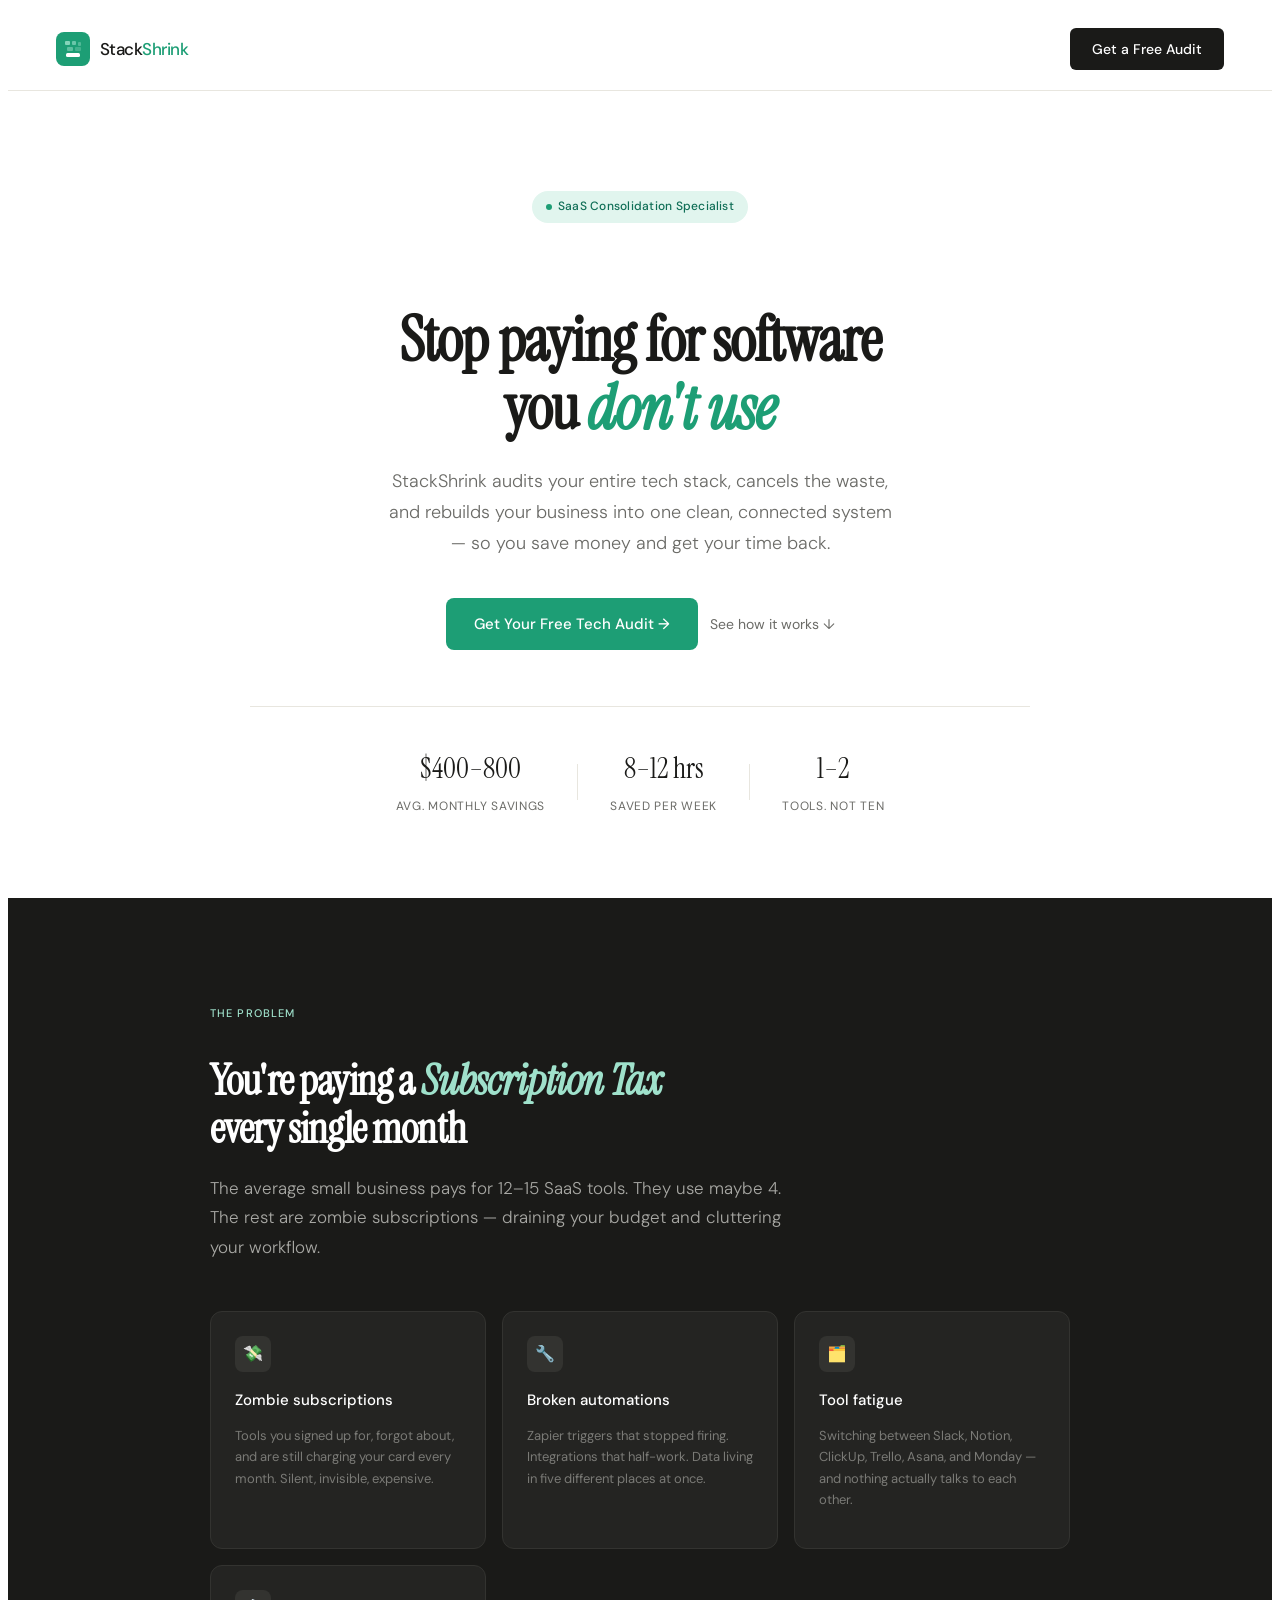
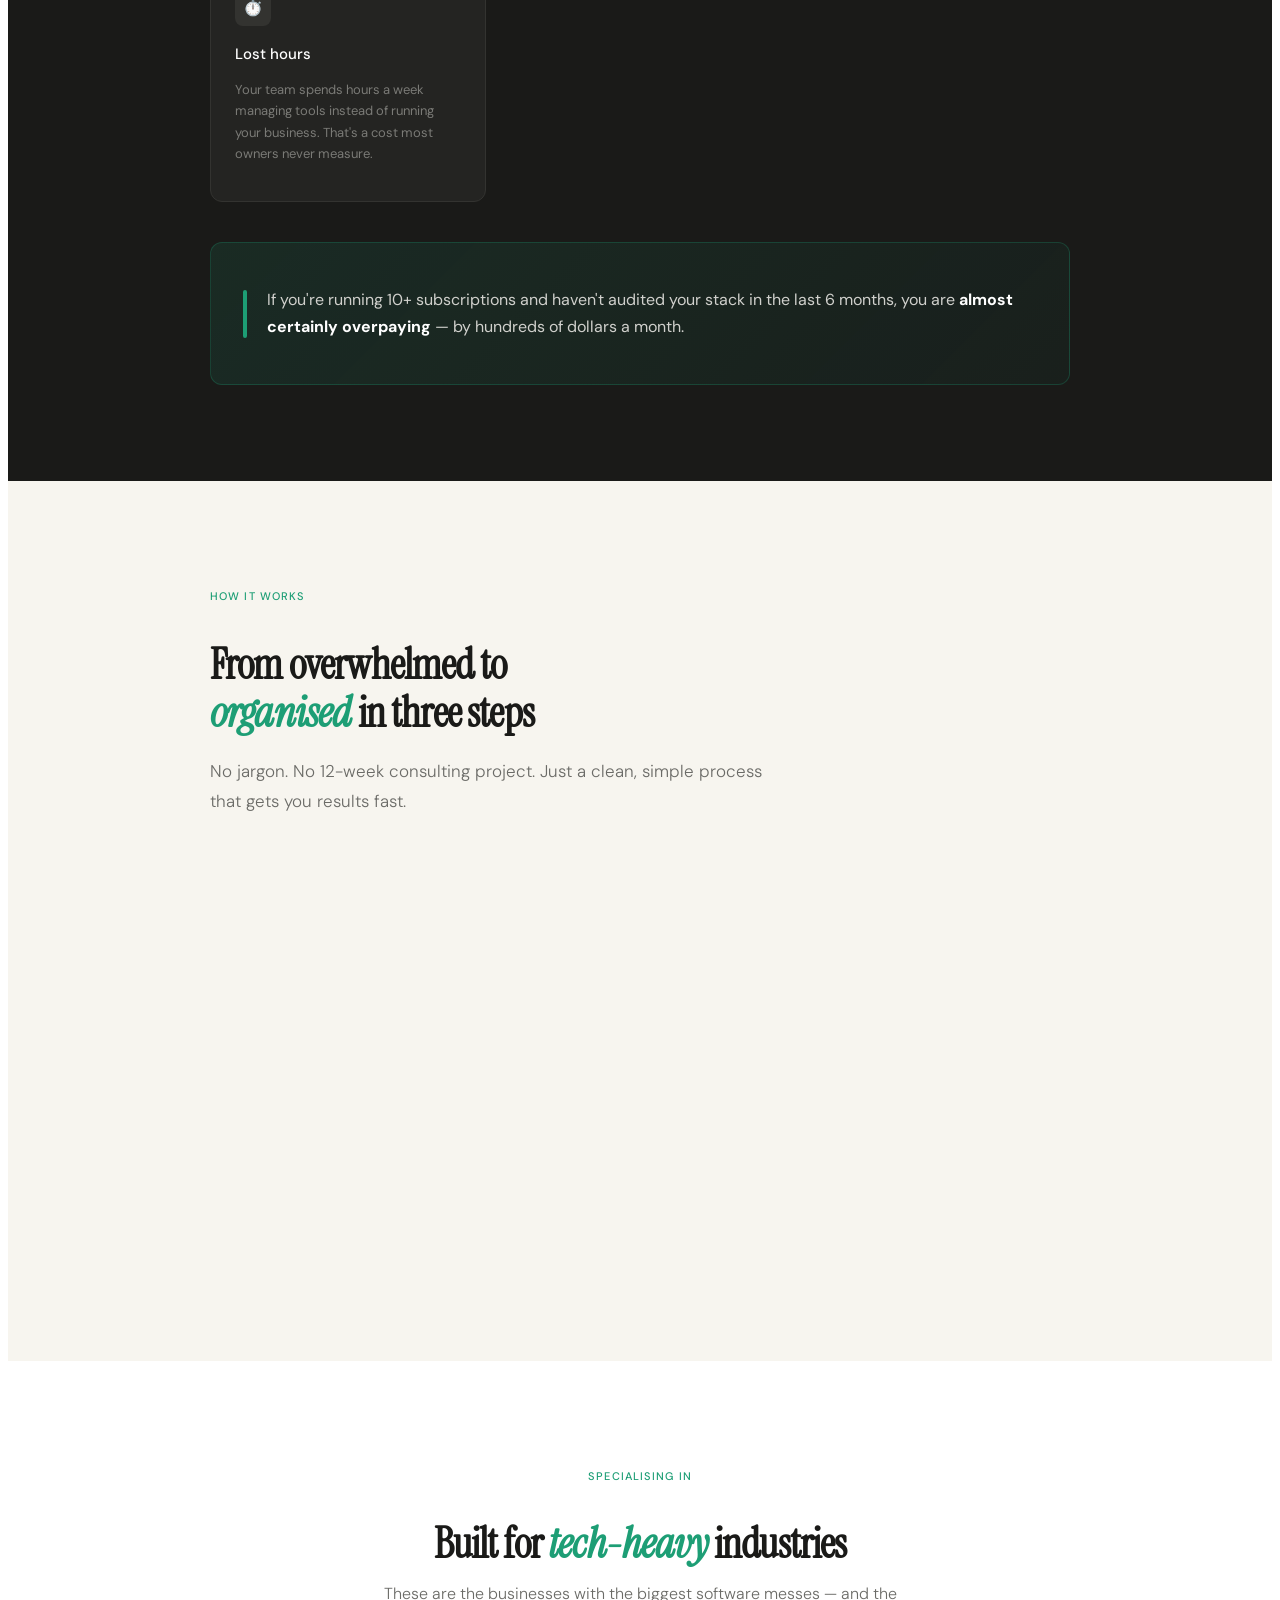
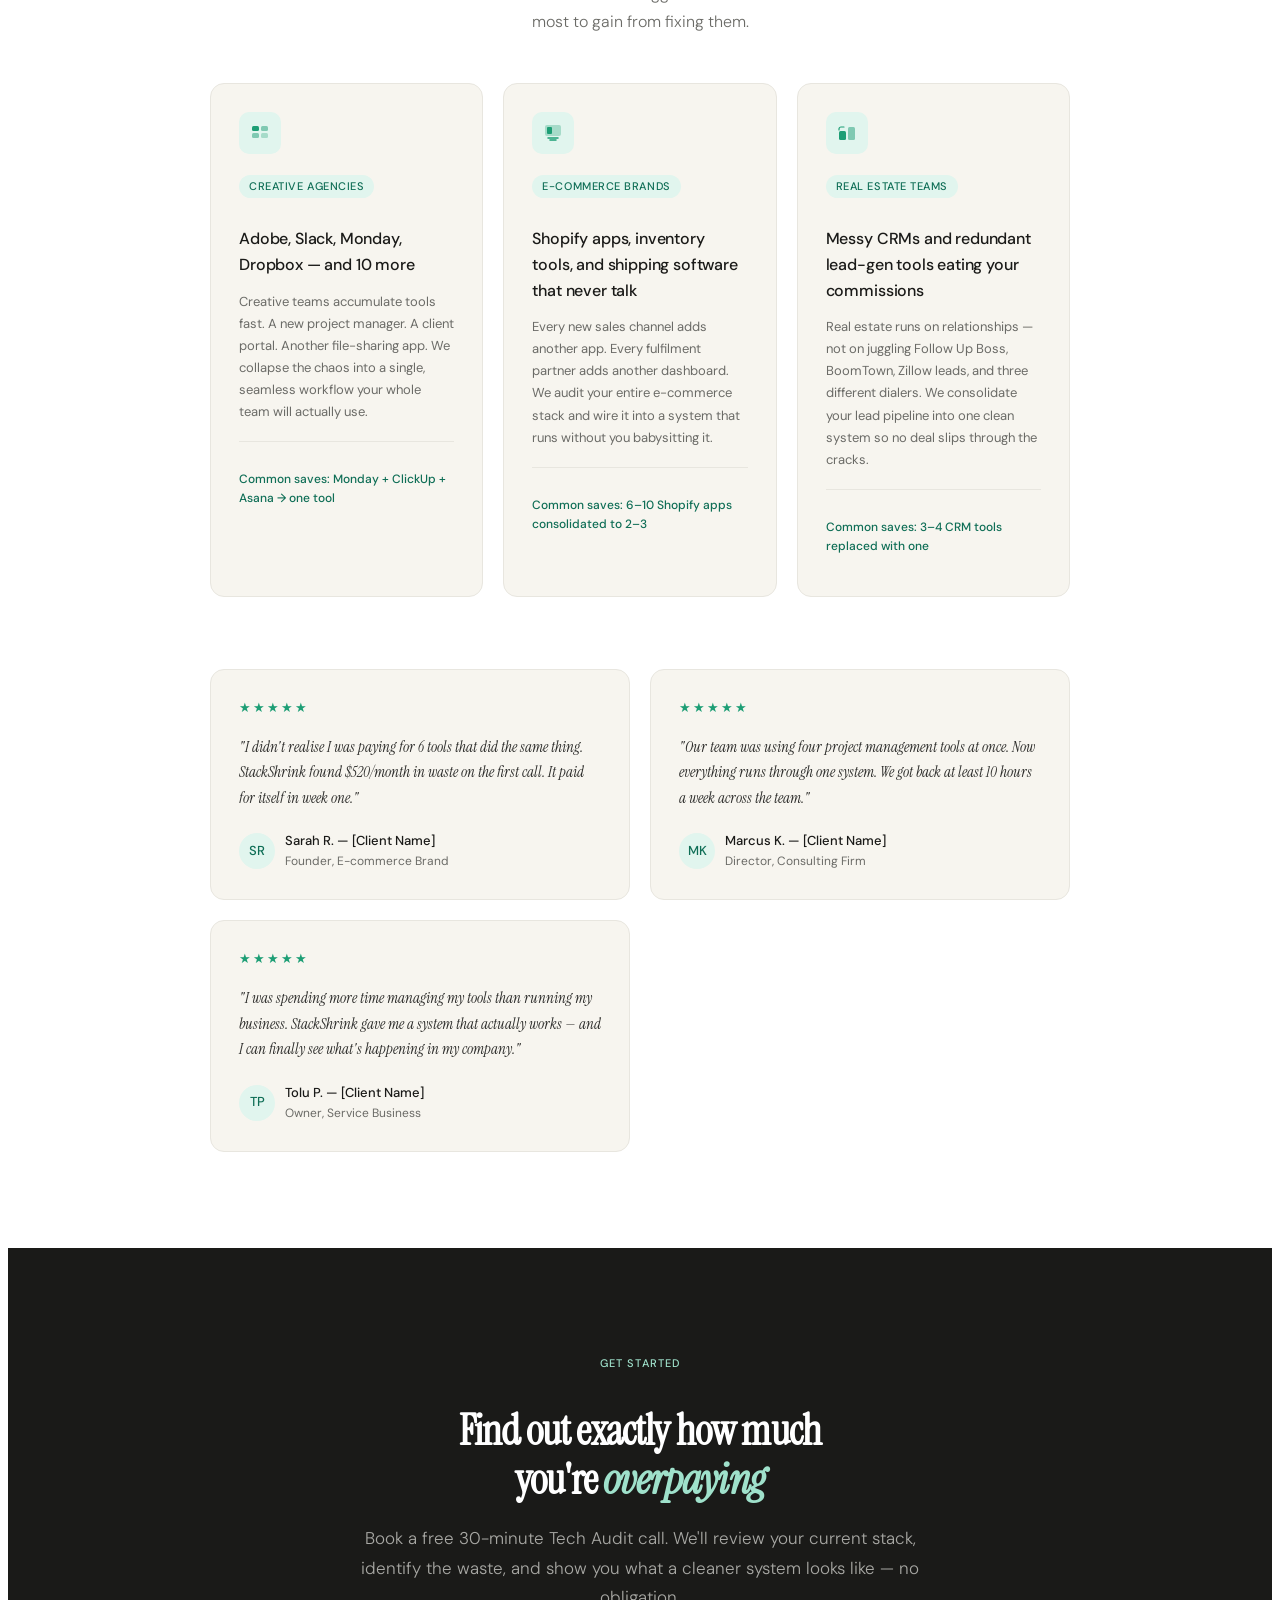
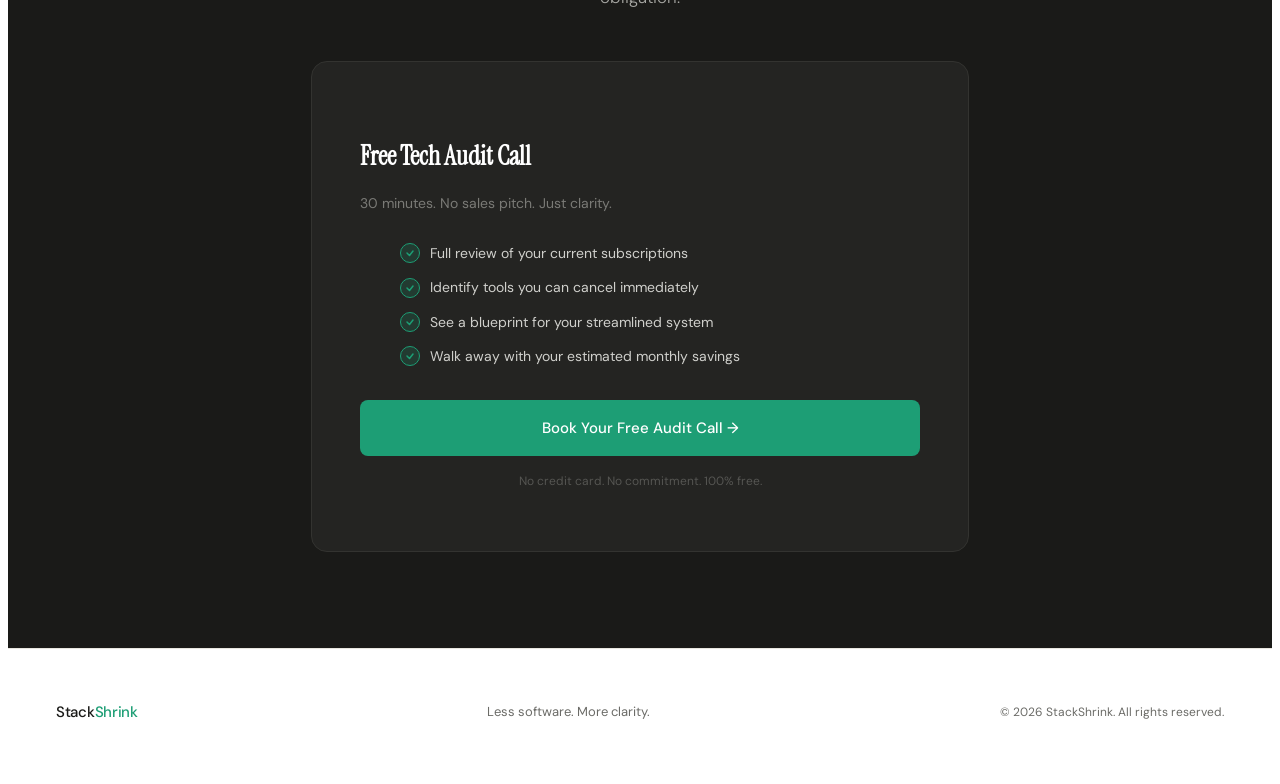
==== main/index.html @ afd2de2a "index" ====
<!DOCTYPE html>
<html lang="en">

<head>
  <link rel="stylesheet" href="style.css">
  <meta charset="UTF-8">
  <meta name="viewport" content="width=device-width, initial-scale=1.0">
  <title>StackShrink — Less Software. More Clarity.</title>
  <link
    href="https://fonts.googleapis.com/css2?family=Instrument+Serif:ital@0;1&family=DM+Sans:wght@300;400;500&display=swap"
    rel="stylesheet">
 
</head>

<body>

  <!-- NAV -->
  <nav>
    <a class="nav-logo" href="#">
      <div class="nav-logo-icon">
        <svg width="20" height="20" viewBox="0 0 20 20" fill="none">
          <rect x="2" y="2" width="5" height="4" rx="1" fill="#9FE1CB" opacity="0.8" />
          <rect x="9" y="2" width="4" height="4" rx="1" fill="#9FE1CB" opacity="0.6" />
          <rect x="15" y="3" width="3" height="4" rx="1" fill="#9FE1CB" opacity="0.4" />
          <rect x="4" y="8" width="6" height="4" rx="1" fill="#9FE1CB" opacity="0.5" />
          <rect x="12" y="8" width="6" height="4" rx="1" fill="#9FE1CB" opacity="0.3" />
          <rect x="3" y="14" width="14" height="4" rx="1.5" fill="white" />
        </svg>
      </div>
      <span class="nav-logo-text">Stack<span>Shrink</span></span>
    </a>
    <a class="nav-cta" href="#audit">Get a Free Audit</a>
  </nav>

  <!-- HERO -->
  <section class="hero" style="padding-bottom:80px; max-width:780px; margin:0 auto;">
    <div class="hero-badge">
      <div class="hero-badge-dot"></div>
      SaaS Consolidation Specialist
    </div>

    <h1>Stop paying for software<br>you <em>don't use</em></h1>

    <p class="hero-sub">StackShrink audits your entire tech stack, cancels the waste, and rebuilds your business into
      one clean, connected system — so you save money and get your time back.</p>

    <div class="hero-cta-group">
      <a class="btn-primary" href="#audit">Get Your Free Tech Audit →</a>
      <a class="btn-ghost" href="#process">See how it works ↓</a>
    </div>

    <div class="hero-proof">
      <div class="hero-stat">
        <span class="hero-stat-num">$400–800</span>
        <span class="hero-stat-label">avg. monthly savings</span>
      </div>
      <div class="stat-divider"></div>
      <div class="hero-stat">
        <span class="hero-stat-num">8–12 hrs</span>
        <span class="hero-stat-label">saved per week</span>
      </div>
      <div class="stat-divider"></div>
      <div class="hero-stat">
        <span class="hero-stat-num">1–2</span>
        <span class="hero-stat-label">tools. not ten</span>
      </div>
    </div>
  </section>

  <!-- PROBLEM -->
  <section class="problem">
    <div class="section-inner">
      <p class="section-label">The Problem</p>
      <h2>You're paying a <em>Subscription Tax</em><br>every single month</h2>
      <p class="lead">The average small business pays for 12–15 SaaS tools. They use maybe 4. The rest are zombie
        subscriptions — draining your budget and cluttering your workflow.</p>

      <div class="problem-grid">
        <div class="problem-card">
          <div class="problem-card-icon">💸</div>
          <h3>Zombie subscriptions</h3>
          <p>Tools you signed up for, forgot about, and are still charging your card every month. Silent, invisible,
            expensive.</p>
        </div>
        <div class="problem-card">
          <div class="problem-card-icon">🔧</div>
          <h3>Broken automations</h3>
          <p>Zapier triggers that stopped firing. Integrations that half-work. Data living in five different places at
            once.</p>
        </div>
        <div class="problem-card">
          <div class="problem-card-icon">🗂️</div>
          <h3>Tool fatigue</h3>
          <p>Switching between Slack, Notion, ClickUp, Trello, Asana, and Monday — and nothing actually talks to each
            other.</p>
        </div>
        <div class="problem-card">
          <div class="problem-card-icon">⏱️</div>
          <h3>Lost hours</h3>
          <p>Your team spends hours a week managing tools instead of running your business. That's a cost most owners
            never measure.</p>
        </div>
      </div>

      <div class="problem-callout">
        <div class="problem-callout-bar"></div>
        <p>If you're running 10+ subscriptions and haven't audited your stack in the last 6 months, you are
          <strong>almost certainly overpaying</strong> — by hundreds of dollars a month.</p>
      </div>
    </div>
  </section>

  <!-- PROCESS -->
  <section class="process" id="process">
    <div class="section-inner">
      <p class="section-label">How It Works</p>
      <h2>From overwhelmed to<br><em>organised</em> in three steps</h2>
      <p class="lead">No jargon. No 12-week consulting project. Just a clean, simple process that gets you results fast.
      </p>

      <div class="steps">
        <div class="step">
          <div class="step-num">01</div>
          <span class="step-tag">Audit</span>
          <h3>We map every tool you're paying for</h3>
          <p>We dig into your subscriptions, workflows, and automations. You'll see exactly what you're paying for — and
            what you're actually using.</p>
        </div>
        <div class="step">
          <div class="step-num">02</div>
          <span class="step-tag">Consolidate</span>
          <h3>We cut the waste and rebuild clean</h3>
          <p>We cancel the zombie subscriptions, migrate your data, and rebuild your workflow into one or two powerhouse
            tools that actually connect.</p>
        </div>
        <div class="step">
          <div class="step-num">03</div>
          <span class="step-tag">Maintain</span>
          <h3>We keep it clean as you grow</h3>
          <p>Your business evolves. We stay on to make sure your system scales with you — no sprawl, no chaos, no
            surprises on your credit card.</p>
        </div>
      </div>
    </div>
  </section>

  <!-- PROOF -->
  <section style="background: white;">
    <div class="section-inner">
      <p class="section-label" style="text-align:center;">Specialising In</p>
      <h2 style="text-align:center; margin-bottom:12px;">Built for <em>tech-heavy</em> industries</h2>
      <p
        style="text-align:center; font-size:16px; color:var(--muted); max-width:520px; margin:0 auto 48px; font-weight:300; line-height:1.7;">
        These are the businesses with the biggest software messes — and the most to gain from fixing them.</p>

      <div
        style="display:grid; grid-template-columns:repeat(auto-fit, minmax(240px, 1fr)); gap:20px; margin-bottom:72px;">

        <div style="border:1px solid var(--border); border-radius:14px; padding:28px; background:var(--off-white);">
          <div
            style="width:42px; height:42px; background:var(--green-light); border-radius:10px; display:flex; align-items:center; justify-content:center; margin-bottom:18px;">
            <svg width="20" height="20" viewBox="0 0 20 20" fill="none">
              <rect x="2" y="3" width="7" height="5" rx="1.5" fill="#1D9E75" />
              <rect x="11" y="3" width="7" height="5" rx="1.5" fill="#1D9E75" opacity="0.5" />
              <rect x="2" y="10" width="7" height="5" rx="1.5" fill="#1D9E75" opacity="0.5" />
              <rect x="11" y="10" width="7" height="5" rx="1.5" fill="#1D9E75" opacity="0.3" />
            </svg>
          </div>
          <div
            style="display:inline-block; background:var(--green-light); color:var(--green-dark); font-size:11px; font-weight:500; padding:3px 10px; border-radius:100px; letter-spacing:0.05em; text-transform:uppercase; margin-bottom:12px;">
            Creative Agencies</div>
          <h3 style="font-size:16px; font-weight:500; margin-bottom:10px; letter-spacing:-0.01em;">Adobe, Slack, Monday,
            Dropbox — and 10 more</h3>
          <p style="font-size:13px; color:var(--muted); line-height:1.7;">Creative teams accumulate tools fast. A new
            project manager. A client portal. Another file-sharing app. We collapse the chaos into a single, seamless
            workflow your whole team will actually use.</p>
          <div style="margin-top:18px; padding-top:16px; border-top:1px solid var(--border);">
            <p style="font-size:12px; color:var(--green-dark); font-weight:500;">Common saves: Monday + ClickUp + Asana
              → one tool</p>
          </div>
        </div>

        <div style="border:1px solid var(--border); border-radius:14px; padding:28px; background:var(--off-white);">
          <div
            style="width:42px; height:42px; background:var(--green-light); border-radius:10px; display:flex; align-items:center; justify-content:center; margin-bottom:18px;">
            <svg width="20" height="20" viewBox="0 0 20 20" fill="none">
              <rect x="2" y="2" width="16" height="11" rx="2" fill="#1D9E75" opacity="0.3" />
              <rect x="4" y="4" width="5" height="7" rx="1" fill="#1D9E75" />
              <path d="M5 15h10M7 17h6" stroke="#1D9E75" stroke-width="1.5" stroke-linecap="round" />
            </svg>
          </div>
          <div
            style="display:inline-block; background:var(--green-light); color:var(--green-dark); font-size:11px; font-weight:500; padding:3px 10px; border-radius:100px; letter-spacing:0.05em; text-transform:uppercase; margin-bottom:12px;">
            E-commerce Brands</div>
          <h3 style="font-size:16px; font-weight:500; margin-bottom:10px; letter-spacing:-0.01em;">Shopify apps,
            inventory tools, and shipping software that never talk</h3>
          <p style="font-size:13px; color:var(--muted); line-height:1.7;">Every new sales channel adds another app.
            Every fulfilment partner adds another dashboard. We audit your entire e-commerce stack and wire it into a
            system that runs without you babysitting it.</p>
          <div style="margin-top:18px; padding-top:16px; border-top:1px solid var(--border);">
            <p style="font-size:12px; color:var(--green-dark); font-weight:500;">Common saves: 6–10 Shopify apps
              consolidated to 2–3</p>
          </div>
        </div>

        <div style="border:1px solid var(--border); border-radius:14px; padding:28px; background:var(--off-white);">
          <div
            style="width:42px; height:42px; background:var(--green-light); border-radius:10px; display:flex; align-items:center; justify-content:center; margin-bottom:18px;">
            <svg width="20" height="20" viewBox="0 0 20 20" fill="none">
              <rect x="2" y="8" width="7" height="9" rx="1.5" fill="#1D9E75" />
              <rect x="11" y="4" width="7" height="13" rx="1.5" fill="#1D9E75" opacity="0.5" />
              <path d="M2 7V6a2 2 0 012-2h3" stroke="#1D9E75" stroke-width="1.2" stroke-linecap="round" />
            </svg>
          </div>
          <div
            style="display:inline-block; background:var(--green-light); color:var(--green-dark); font-size:11px; font-weight:500; padding:3px 10px; border-radius:100px; letter-spacing:0.05em; text-transform:uppercase; margin-bottom:12px;">
            Real Estate Teams</div>
          <h3 style="font-size:16px; font-weight:500; margin-bottom:10px; letter-spacing:-0.01em;">Messy CRMs and
            redundant lead-gen tools eating your commissions</h3>
          <p style="font-size:13px; color:var(--muted); line-height:1.7;">Real estate runs on relationships — not on
            juggling Follow Up Boss, BoomTown, Zillow leads, and three different dialers. We consolidate your lead
            pipeline into one clean system so no deal slips through the cracks.</p>
          <div style="margin-top:18px; padding-top:16px; border-top:1px solid var(--border);">
            <p style="font-size:12px; color:var(--green-dark); font-weight:500;">Common saves: 3–4 CRM tools replaced
              with one</p>
          </div>
        </div>

      </div>

      <div class="testimonials">
        <div class="testimonial">
          <div class="testimonial-stars">★★★★★</div>
          <p>"I didn't realise I was paying for 6 tools that did the same thing. StackShrink found $520/month in waste
            on the first call. It paid for itself in week one."</p>
          <div class="testimonial-author">
            <div class="testimonial-avatar">SR</div>
            <div>
              <div class="testimonial-name">Sarah R. — [Client Name]</div>
              <div class="testimonial-title">Founder, E-commerce Brand</div>
            </div>
          </div>
        </div>
        <div class="testimonial">
          <div class="testimonial-stars">★★★★★</div>
          <p>"Our team was using four project management tools at once. Now everything runs through one system. We got
            back at least 10 hours a week across the team."</p>
          <div class="testimonial-author">
            <div class="testimonial-avatar">MK</div>
            <div>
              <div class="testimonial-name">Marcus K. — [Client Name]</div>
              <div class="testimonial-title">Director, Consulting Firm</div>
            </div>
          </div>
        </div>
        <div class="testimonial">
          <div class="testimonial-stars">★★★★★</div>
          <p>"I was spending more time managing my tools than running my business. StackShrink gave me a system that
            actually works — and I can finally see what's happening in my company."</p>
          <div class="testimonial-author">
            <div class="testimonial-avatar">TP</div>
            <div>
              <div class="testimonial-name">Tolu P. — [Client Name]</div>
              <div class="testimonial-title">Owner, Service Business</div>
            </div>
          </div>
        </div>
      </div>
    </div>
  </section>

  <!-- OFFER / CTA -->
  <section class="offer" id="audit">
    <div class="section-inner">
      <p class="section-label">Get Started</p>
      <h2>Find out exactly how much<br>you're <em>overpaying</em></h2>
      <p class="lead">Book a free 30-minute Tech Audit call. We'll review your current stack, identify the waste, and
        show you what a cleaner system looks like — no obligation.</p>

      <div class="offer-card">
        <h3>Free Tech Audit Call</h3>
        <p class="offer-sub">30 minutes. No sales pitch. Just clarity.</p>

        <ul class="offer-list">
          <li>
            <div class="offer-check">
              <svg viewBox="0 0 10 10" fill="none">
                <path d="M2 5l2.5 2.5L8 3" stroke="#1D9E75" stroke-width="1.5" stroke-linecap="round"
                  stroke-linejoin="round" />
              </svg>
            </div>
            Full review of your current subscriptions
          </li>
          <li>
            <div class="offer-check">
              <svg viewBox="0 0 10 10" fill="none">
                <path d="M2 5l2.5 2.5L8 3" stroke="#1D9E75" stroke-width="1.5" stroke-linecap="round"
                  stroke-linejoin="round" />
              </svg>
            </div>
            Identify tools you can cancel immediately
          </li>
          <li>
            <div class="offer-check">
              <svg viewBox="0 0 10 10" fill="none">
                <path d="M2 5l2.5 2.5L8 3" stroke="#1D9E75" stroke-width="1.5" stroke-linecap="round"
                  stroke-linejoin="round" />
              </svg>
            </div>
            See a blueprint for your streamlined system
          </li>
          <li>
            <div class="offer-check">
              <svg viewBox="0 0 10 10" fill="none">
                <path d="M2 5l2.5 2.5L8 3" stroke="#1D9E75" stroke-width="1.5" stroke-linecap="round"
                  stroke-linejoin="round" />
              </svg>
            </div>
            Walk away with your estimated monthly savings
          </li>
        </ul>

        <a class="offer-cta" href="#">Book Your Free Audit Call →</a>
        <p class="offer-footnote">No credit card. No commitment. 100% free.</p>
      </div>
    </div>
  </section>

  <!-- FOOTER -->
  <footer>
    <div class="footer-logo">Stack<span>Shrink</span></div>
    <p>Less software. More clarity.</p>
    <p style="font-size:12px; color:var(--muted);">© 2026 StackShrink. All rights reserved.</p>
  </footer>

</body>

</html>
---- main/style.css ----
*::before,
  *::after {
      box-sizing: border-box;
      margin: 0;
      padding: 0;
  }

  :root {
      --green: #1D9E75;
      --green-dark: #0F6E56;
      --green-light: #E1F5EE;
      --green-mid: #9FE1CB;
      --charcoal: #1A1A18;
      --charcoal-mid: #2C2C2A;
      --muted: #6B6B67;
      --border: #E8E6DF;
      --off-white: #F7F5EF;
      --white: #FFFFFF;
  }

  html {
      scroll-behavior: smooth;
  }

  body {
      font-family: 'DM Sans', sans-serif;
      background: var(--white);
      color: var(--charcoal);
      line-height: 1.6;
      -webkit-font-smoothing: antialiased;
  }

  /* NAV */
  nav {
      display: flex;
      align-items: center;
      justify-content: space-between;
      padding: 20px 48px;
      border-bottom: 1px solid var(--border);
      position: sticky;
      top: 0;
      background: rgba(255, 255, 255, 0.96);
      backdrop-filter: blur(8px);
      z-index: 100;
  }

  .nav-logo {
      display: flex;
      align-items: center;
      gap: 10px;
      text-decoration: none;
  }

  .nav-logo-icon {
      width: 34px;
      height: 34px;
      background: var(--green);
      border-radius: 8px;
      display: flex;
      align-items: center;
      justify-content: center;
  }

  .nav-logo-text {
      font-size: 17px;
      font-weight: 500;
      color: var(--charcoal);
      letter-spacing: -0.03em;
  }

  .nav-logo-text span {
      color: var(--green);
  }

  .nav-cta {
      background: var(--charcoal);
      color: white;
      padding: 10px 22px;
      border-radius: 6px;
      font-size: 14px;
      font-weight: 500;
      text-decoration: none;
      transition: background 0.2s;
  }

  .nav-cta:hover {
      background: var(--green-dark);
  }

  /* HERO */
  .hero {
      max-width: 780px;
      margin: 0 auto;
      padding: 100px 48px 80px;
      text-align: center;
  }

  .hero-badge {
      display: inline-flex;
      align-items: center;
      gap: 6px;
      background: var(--green-light);
      color: var(--green-dark);
      font-size: 12px;
      font-weight: 500;
      padding: 6px 14px;
      border-radius: 100px;
      margin-bottom: 32px;
      letter-spacing: 0.02em;
  }

  .hero-badge-dot {
      width: 6px;
      height: 6px;
      border-radius: 50%;
      background: var(--green);
  }

  h1 {
      font-family: 'Instrument Serif', Georgia, serif;
      font-size: clamp(38px, 6vw, 62px);
      line-height: 1.1;
      letter-spacing: -0.02em;
      color: var(--charcoal);
      margin-bottom: 24px;
  }

  h1 em {
      font-style: italic;
      color: var(--green);
  }

  .hero-sub {
      font-size: 18px;
      color: var(--muted);
      max-width: 520px;
      margin: 0 auto 40px;
      font-weight: 300;
      line-height: 1.7;
  }

  .hero-cta-group {
      display: flex;
      align-items: center;
      justify-content: center;
      gap: 12px;
      flex-wrap: wrap;
  }

  .btn-primary {
      background: var(--green);
      color: white;
      padding: 14px 28px;
      border-radius: 8px;
      font-size: 15px;
      font-weight: 500;
      text-decoration: none;
      transition: background 0.2s, transform 0.15s;
      display: inline-block;
  }

  .btn-primary:hover {
      background: var(--green-dark);
      transform: translateY(-1px);
  }

  .btn-ghost {
      color: var(--muted);
      font-size: 14px;
      text-decoration: none;
      display: inline-flex;
      align-items: center;
      gap: 6px;
  }

  .btn-ghost:hover {
      color: var(--charcoal);
  }

  .hero-proof {
      margin-top: 56px;
      padding-top: 40px;
      border-top: 1px solid var(--border);
      display: flex;
      align-items: center;
      justify-content: center;
      gap: 32px;
      flex-wrap: wrap;
  }

  .hero-stat {
      text-align: center;
  }

  .hero-stat-num {
      font-family: 'Instrument Serif', serif;
      font-size: 28px;
      color: var(--charcoal);
      display: block;
  }

  .hero-stat-label {
      font-size: 12px;
      color: var(--muted);
      text-transform: uppercase;
      letter-spacing: 0.06em;
  }

  .stat-divider {
      width: 1px;
      height: 36px;
      background: var(--border);
  }

  /* SECTIONS */
  section {
      padding: 96px 48px;
  }

  .section-inner {
      max-width: 860px;
      margin: 0 auto;
  }

  .section-label {
      font-size: 11px;
      font-weight: 500;
      text-transform: uppercase;
      letter-spacing: 0.1em;
      color: var(--green);
      margin-bottom: 16px;
  }

  h2 {
      font-family: 'Instrument Serif', serif;
      font-size: clamp(28px, 4vw, 42px);
      line-height: 1.15;
      letter-spacing: -0.02em;
      margin-bottom: 20px;
  }

  h2 em {
      font-style: italic;
      color: var(--green);
  }

  .lead {
      font-size: 17px;
      color: var(--muted);
      max-width: 580px;
      line-height: 1.75;
      font-weight: 300;
  }

  /* PROBLEM */
  .problem {
      background: var(--charcoal);
      color: white;
  }

  .problem h2 {
      color: white;
  }

  .problem h2 em {
      color: var(--green-mid);
  }

  .problem .section-label {
      color: var(--green-mid);
  }

  .problem .lead {
      color: #A8A8A4;
  }

  .problem-grid {
      display: grid;
      grid-template-columns: repeat(auto-fit, minmax(240px, 1fr));
      gap: 16px;
      margin-top: 48px;
  }

  .problem-card {
      background: #242422;
      border: 1px solid #333330;
      border-radius: 12px;
      padding: 24px;
  }

  .problem-card-icon {
      width: 36px;
      height: 36px;
      border-radius: 8px;
      background: #333330;
      display: flex;
      align-items: center;
      justify-content: center;
      margin-bottom: 16px;
      font-size: 16px;
  }

  .problem-card h3 {
      font-size: 15px;
      font-weight: 500;
      color: white;
      margin-bottom: 8px;
  }

  .problem-card p {
      font-size: 13px;
      color: #7A7A76;
      line-height: 1.65;
  }

  .problem-callout {
      margin-top: 40px;
      background: linear-gradient(135deg, #1D9E7522, #0F6E5611);
      border: 1px solid #1D9E7544;
      border-radius: 12px;
      padding: 28px 32px;
      display: flex;
      align-items: center;
      gap: 20px;
  }

  .problem-callout-bar {
      width: 4px;
      height: 48px;
      background: var(--green);
      border-radius: 2px;
      flex-shrink: 0;
  }

  .problem-callout p {
      font-size: 16px;
      color: #D0D0CC;
      line-height: 1.65;
  }

  .problem-callout strong {
      color: white;
  }

  /* PROCESS */
  .process {
      background: var(--off-white);
  }

  .steps {
      display: grid;
      grid-template-columns: repeat(auto-fit, minmax(220px, 1fr));
      gap: 24px;
      margin-top: 56px;
      position: relative;
  }

  .step {
      background: white;
      border: 1px solid var(--border);
      border-radius: 14px;
      padding: 32px 28px;
      position: relative;
  }

  .step-num {
      font-family: 'Instrument Serif', serif;
      font-size: 48px;
      color: var(--green-light);
      line-height: 1;
      margin-bottom: 16px;
  }

  .step h3 {
      font-size: 17px;
      font-weight: 500;
      margin-bottom: 10px;
      letter-spacing: -0.01em;
  }

  .step p {
      font-size: 14px;
      color: var(--muted);
      line-height: 1.7;
  }

  .step-tag {
      display: inline-block;
      background: var(--green-light);
      color: var(--green-dark);
      font-size: 11px;
      font-weight: 500;
      padding: 4px 10px;
      border-radius: 100px;
      margin-bottom: 16px;
      text-transform: uppercase;
      letter-spacing: 0.06em;
  }

  /* PROOF */
  .proof-logos {
      display: flex;
      align-items: center;
      justify-content: center;
      gap: 32px;
      flex-wrap: wrap;
      margin: 48px 0;
  }

  .logo-placeholder {
      height: 28px;
      background: var(--border);
      border-radius: 4px;
      opacity: 0.6;
  }

  .testimonials {
      display: grid;
      grid-template-columns: repeat(auto-fit, minmax(280px, 1fr));
      gap: 20px;
      margin-top: 16px;
  }

  .testimonial {
      background: var(--off-white);
      border: 1px solid var(--border);
      border-radius: 14px;
      padding: 28px;
  }

  .testimonial-stars {
      color: var(--green);
      font-size: 13px;
      margin-bottom: 16px;
      letter-spacing: 2px;
  }

  .testimonial p {
      font-size: 15px;
      line-height: 1.7;
      color: var(--charcoal-mid);
      margin-bottom: 20px;
      font-style: italic;
      font-family: 'Instrument Serif', serif;
  }

  .testimonial-author {
      display: flex;
      align-items: center;
      gap: 10px;
  }

  .testimonial-avatar {
      width: 36px;
      height: 36px;
      border-radius: 50%;
      background: var(--green-light);
      display: flex;
      align-items: center;
      justify-content: center;
      font-size: 13px;
      font-weight: 500;
      color: var(--green-dark);
  }

  .testimonial-name {
      font-size: 13px;
      font-weight: 500;
      color: var(--charcoal);
  }

  .testimonial-title {
      font-size: 12px;
      color: var(--muted);
  }

  /* OFFER */
  .offer {
      background: var(--charcoal);
      text-align: center;
  }

  .offer h2 {
      color: white;
  }

  .offer h2 em {
      color: var(--green-mid);
  }

  .offer .section-label {
      color: var(--green-mid);
  }

  .offer .lead {
      color: #A8A8A4;
      margin: 0 auto 40px;
  }

  .offer-card {
      background: #242422;
      border: 1px solid #333330;
      border-radius: 16px;
      padding: 48px;
      max-width: 560px;
      margin: 48px auto 0;
      text-align: left;
  }

  .offer-card h3 {
      font-family: 'Instrument Serif', serif;
      font-size: 26px;
      color: white;
      margin-bottom: 8px;
  }

  .offer-card .offer-sub {
      font-size: 14px;
      color: #7A7A76;
      margin-bottom: 28px;
  }

  .offer-list {
      list-style: none;
      margin-bottom: 32px;
      display: flex;
      flex-direction: column;
      gap: 12px;
  }

  .offer-list li {
      display: flex;
      align-items: center;
      gap: 10px;
      font-size: 14px;
      color: #D0D0CC;
  }

  .offer-check {
      width: 18px;
      height: 18px;
      border-radius: 50%;
      background: #1D9E7530;
      border: 1px solid var(--green);
      display: flex;
      align-items: center;
      justify-content: center;
      flex-shrink: 0;
  }

  .offer-check svg {
      width: 10px;
      height: 10px;
  }

  .offer-cta {
      display: block;
      background: var(--green);
      color: white;
      text-align: center;
      padding: 16px;
      border-radius: 8px;
      font-size: 15px;
      font-weight: 500;
      text-decoration: none;
      transition: background 0.2s;
  }

  .offer-cta:hover {
      background: var(--green-dark);
  }

  .offer-footnote {
      text-align: center;
      font-size: 12px;
      color: #555552;
      margin-top: 16px;
  }

  /* FOOTER */
  footer {
      padding: 40px 48px;
      border-top: 1px solid var(--border);
      display: flex;
      align-items: center;
      justify-content: space-between;
      flex-wrap: gap;
  }

  .footer-logo {
      font-size: 15px;
      font-weight: 500;
      color: var(--charcoal);
      letter-spacing: -0.02em;
  }

  .footer-logo span {
      color: var(--green);
  }

  footer p {
      font-size: 13px;
      color: var(--muted);
  }

  /* ANIMATIONS */
  @keyframes fadeUp {
      from {
          opacity: 0;
          transform: translateY(20px);
      }

      to {
          opacity: 1;
          transform: translateY(0);
      }
  }

  .hero-badge {
      animation: fadeUp 0.5s ease both;
  }

  h1 {
      animation: fadeUp 0.5s 0.1s ease both;
  }

  .hero-sub {
      animation: fadeUp 0.5s 0.2s ease both;
  }

  .hero-cta-group {
      animation: fadeUp 0.5s 0.3s ease both;
  }

  .hero-proof {
      animation: fadeUp 0.5s 0.4s ease both;
  }

  @media (max-width: 600px) {
      nav {
          padding: 16px 20px;
      }

      section {
          padding: 72px 20px;
      }

      .hero {
          padding: 72px 20px 60px;
      }

      .stat-divider {
          display: none;
      }

      .offer-card {
          padding: 28px 20px;
      }

      footer {
          flex-direction: column;
          gap: 12px;
          text-align: center;
      }
  }
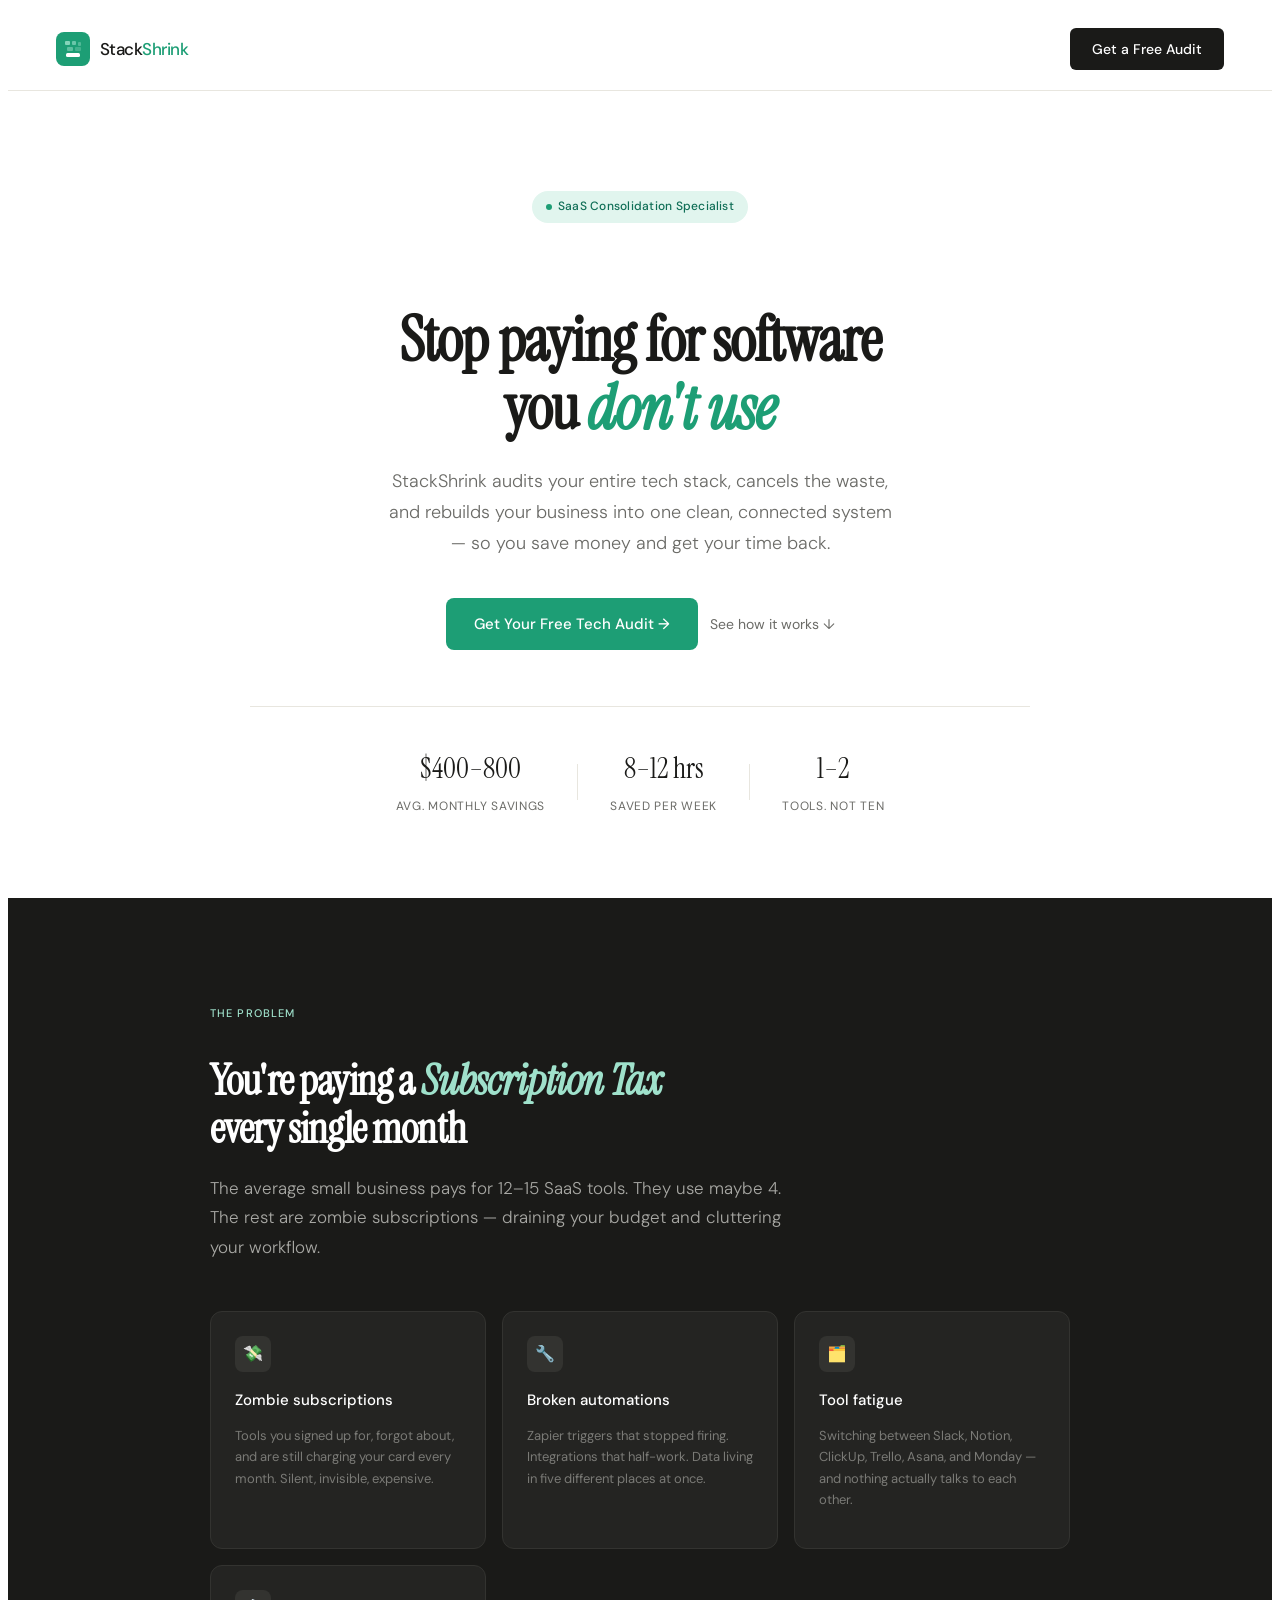
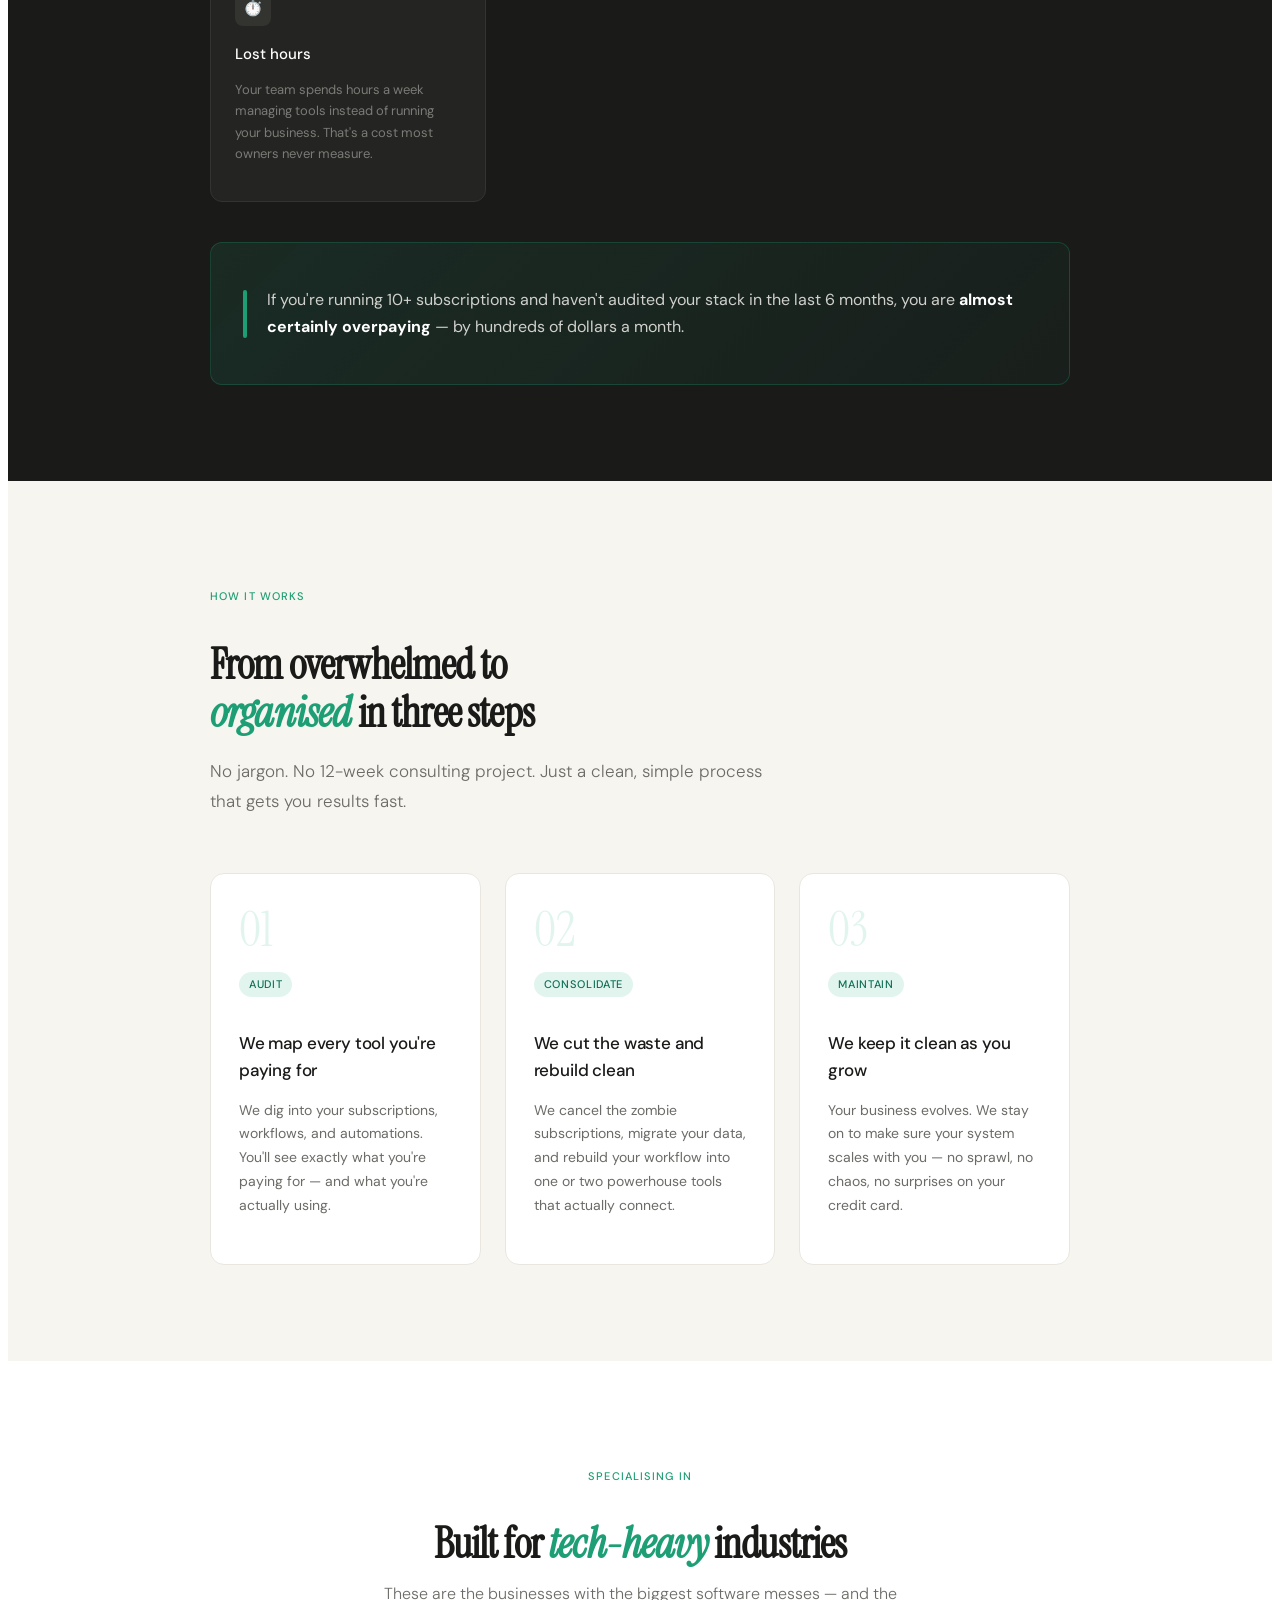
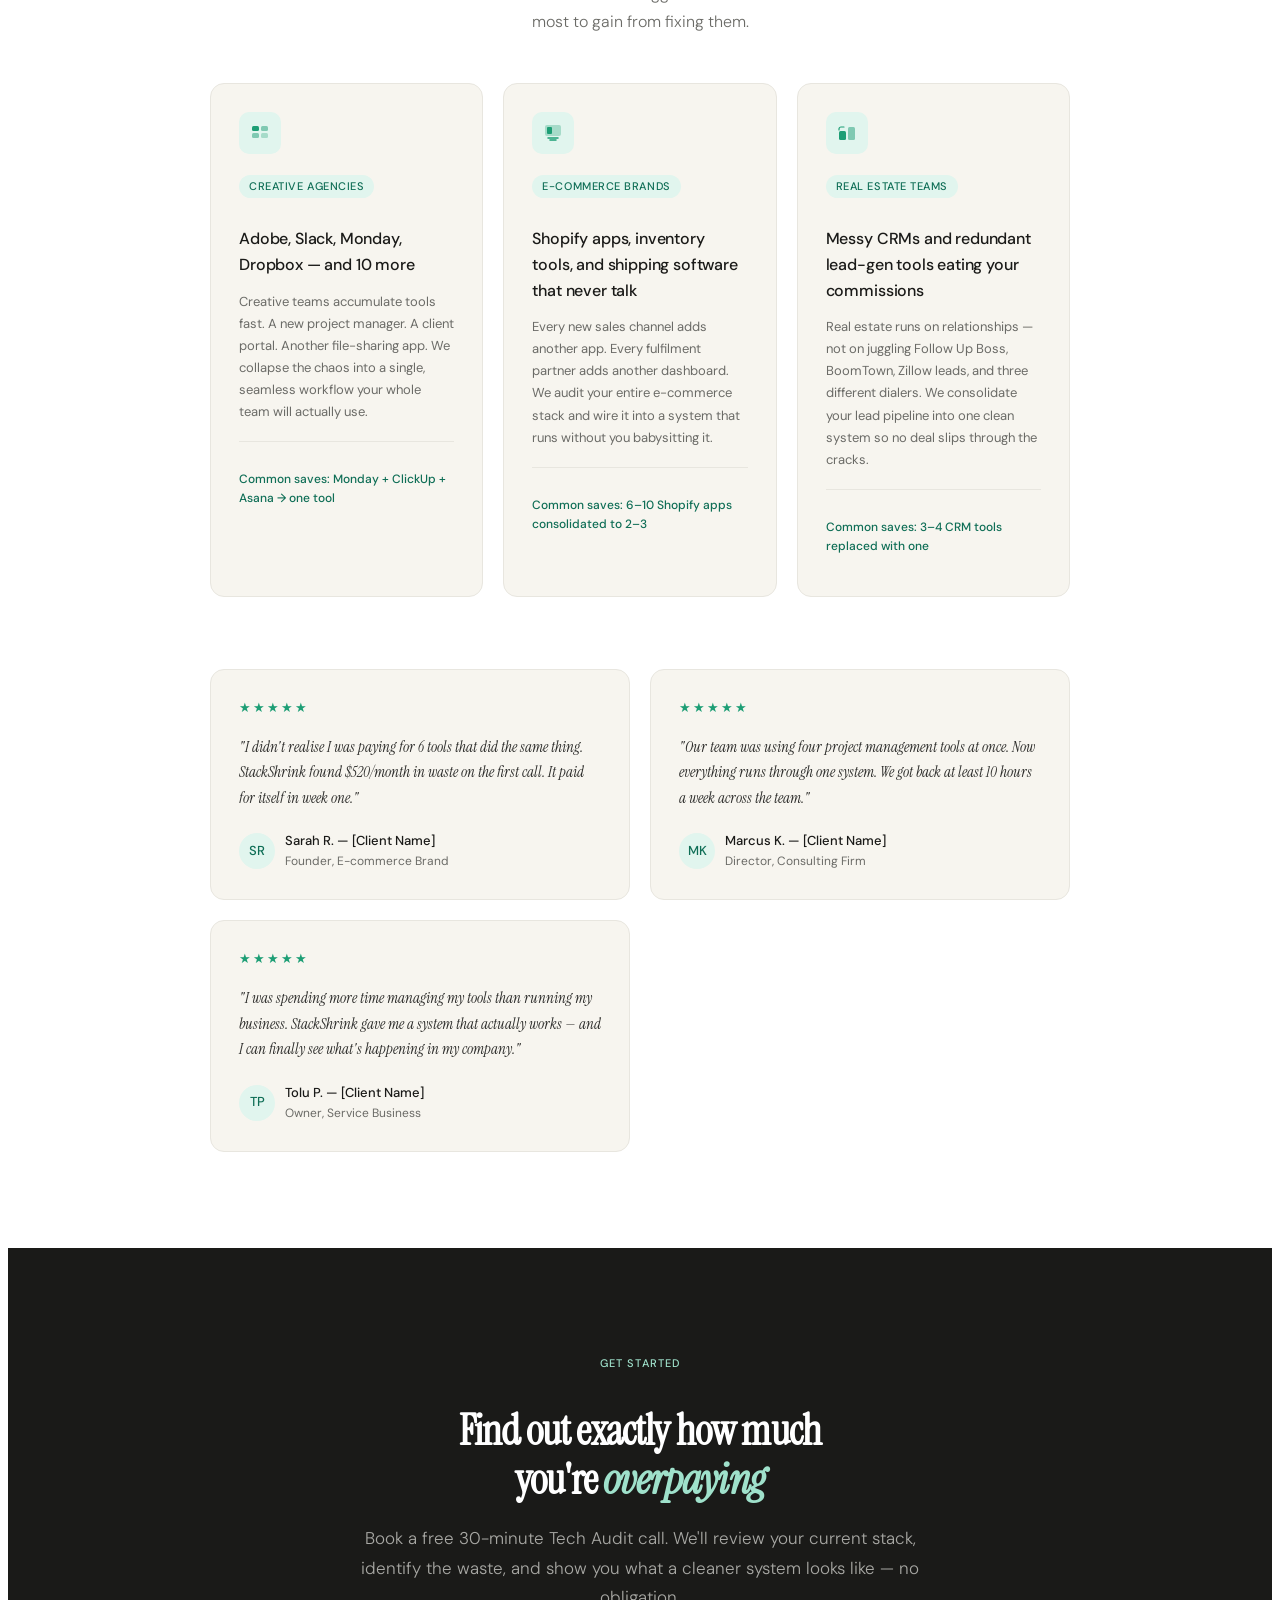
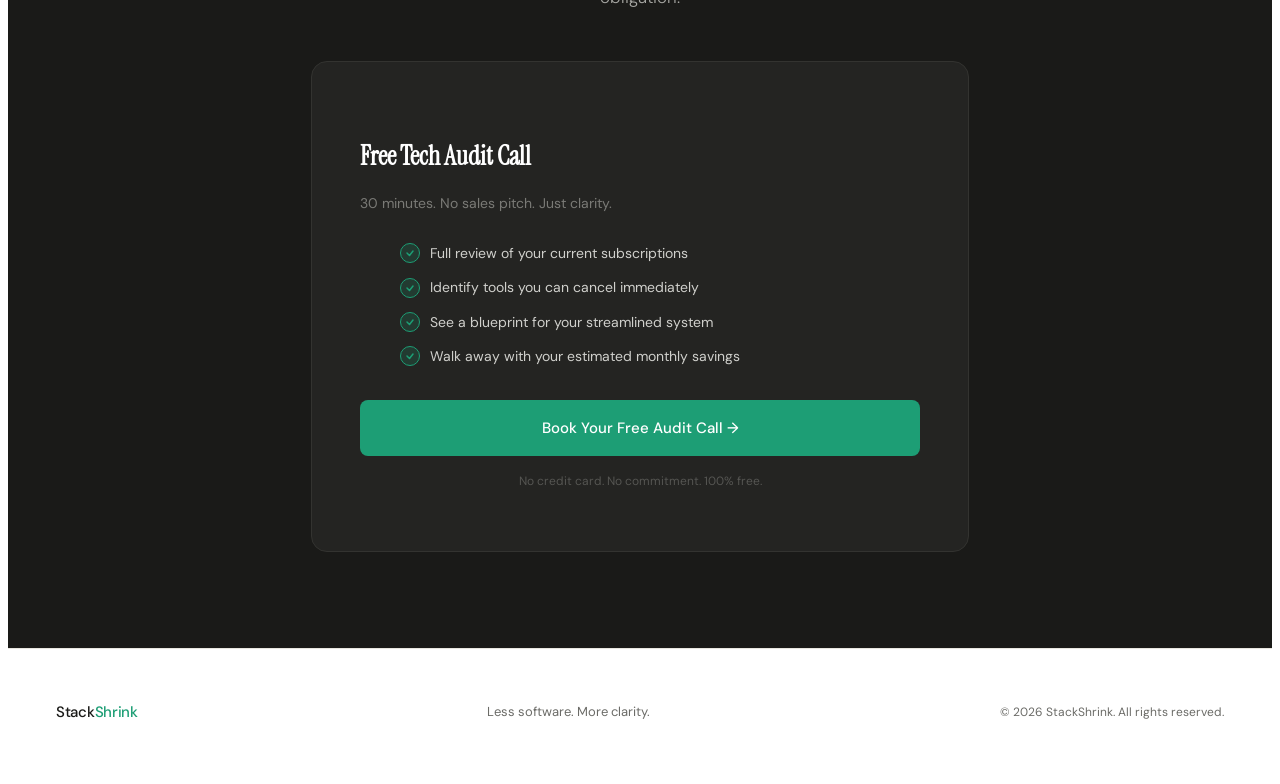
==== commit 2905717a: "link" ====
--- a/main/index.html
+++ b/main/index.html
@@ -29,7 +29,7 @@
       </div>
       <span class="nav-logo-text">Stack<span>Shrink</span></span>
     </a>
-    <a class="nav-cta" href="#audit">Get a Free Audit</a>
+    <a class="nav-cta" href="https://i58lmbzr24q.typeform.com/to/BRb4KkFY">Get a Free Audit</a>
   </nav>
 
   <!-- HERO -->
